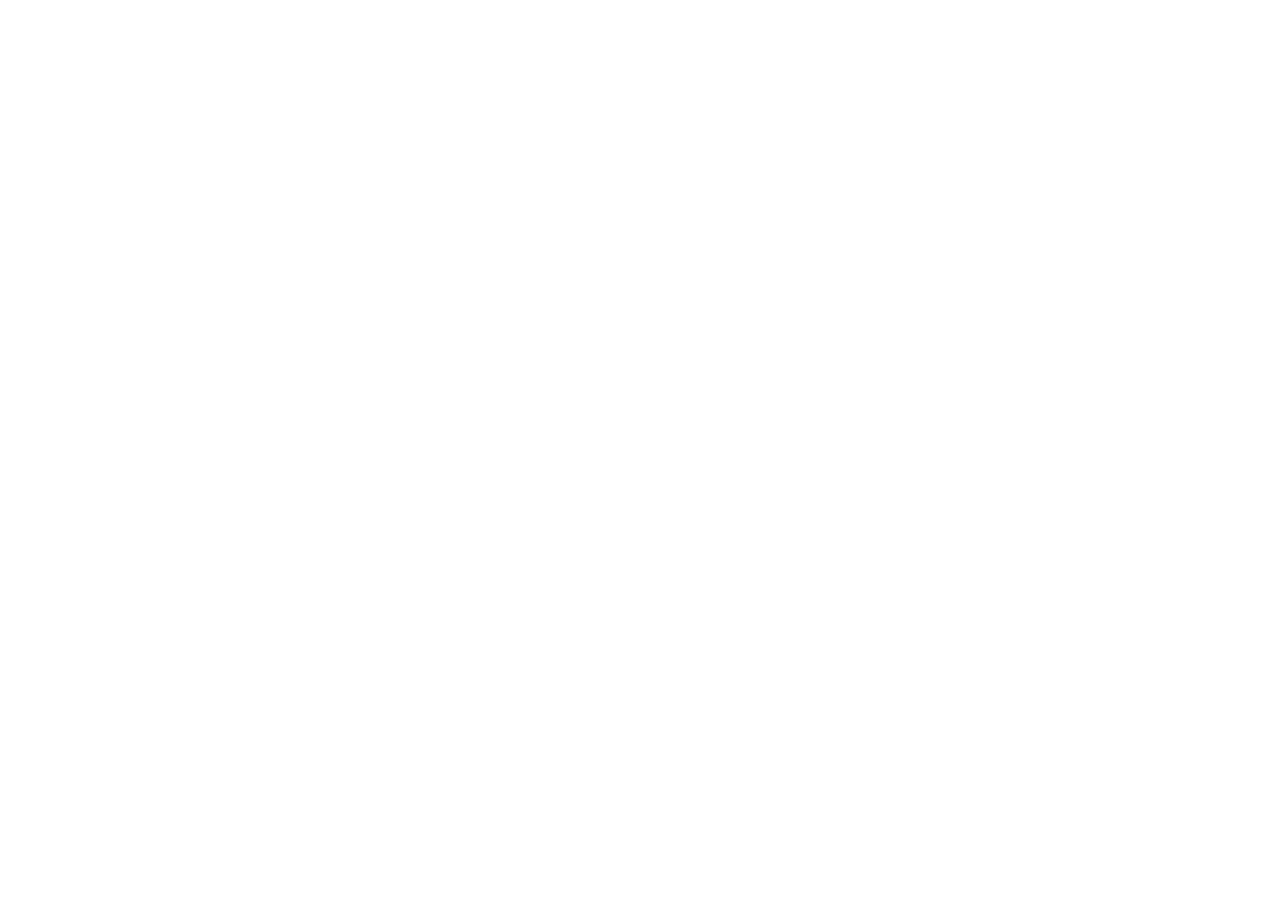
==== about/index.html @ fb4ab548 "added template for about component" ====
<!DOCTYPE html>
<html>
    <head>
        <meta charset='utf-8'>
        <meta http-equiv='X-UA-Compatible' content='IE=edge'>
        <title>Card</title>
        <meta name='viewport' content='width=device-width, initial-scale=1'>
        <link rel='stylesheet' type='text/css' media='screen' href='main.css'>
    </head>
    <body>
        <div class="container container_wrapper">
            <div class="container container_vertical container_fixed">
                <div class="container container_horizontal"></div>
                <div class="container container_horizontal">
                    <div class="about-card">
                        <div class="about-card__header"></div>
                        <div class="about-card__body"></div>
                    </div>
                    <div class="about-card">
                        <div class="about-card__header"></div>
                        <div class="about-card__body"></div>
                    </div>
                    <div class="about-card">
                        <div class="about-card__header"></div>
                        <div class="about-card__body"></div>
                    </div>
                </div>
                <div class="container container_horizontal">
                    <div class="about-card">
                        <div class="about-card__header"></div>
                        <div class="about-card__body"></div>
                    </div>
                    <div class="about-card">
                        <div class="about-card__header"></div>
                        <div class="about-card__body"></div>
                    </div>
                    <div class="about-card">
                        <div class="about-card__header"></div>
                        <div class="about-card__body"></div>
                    </div>
                </div>
            </div>
        </div>
    </body>
</html>
---- about/main.css ----
body {
    display: flex;
	align-items: center;
	min-height: 100vh;
	justify-content: center;
    margin: 0px calc((100vw - 1310px) / 2);
    padding: 0px 15px;
    box-sizing: border-box;
}

.container {
    display: flex;
    flex-direction: row;
    box-sizing: border-box;
}

.container_wrapper {
    margin-bottom: 25px;
    justify-content: center;
    box-sizing: border-box;
}

.about-card {
    box-sizing: border-box;
    position: relative;
    display: flex;
    flex-direction: column;
    justify-content: space-between;
    align-items: center;
    padding: 30px 30px;
}

.about-card__header {
    margin-top: 100px;
    font-family: 'Roboto';
    font-style: normal;
    font-weight: 500;
    font-size: 30px;
    line-height: 34px;
    /* or 113% */

    letter-spacing: -0.02em;

    color: #211A01;
}

.about-card__body {
    font-family: 'Calibri';
    font-style: normal;
    font-weight: 400;
    font-size: 18px;
    line-height: 24px;
    /* or 133% */

    color: #211A01;
}
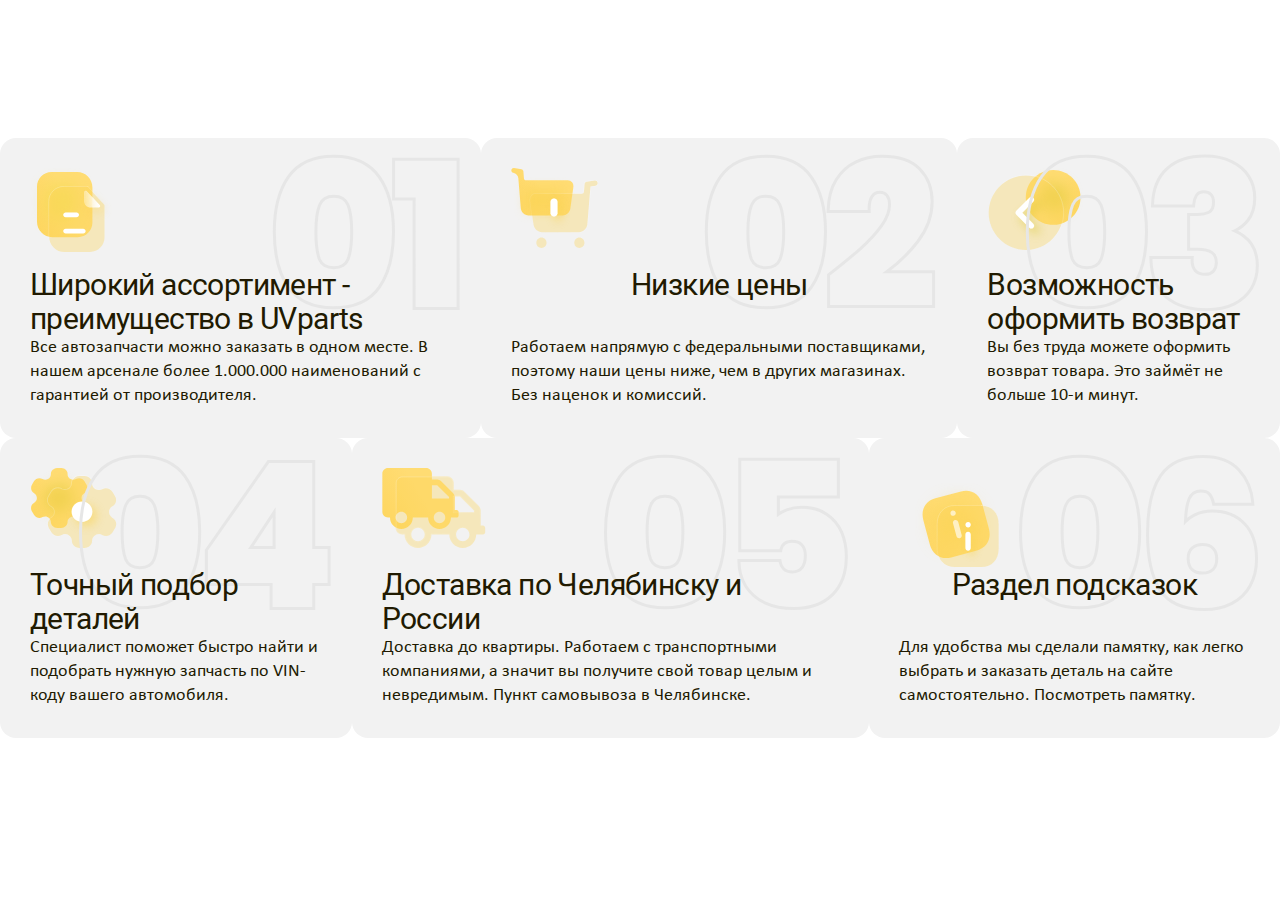
==== commit d47d9926: "added icons and fonts" ====
--- a/about/index.html
+++ b/about/index.html
@@ -13,30 +13,54 @@
                 <div class="container container_horizontal"></div>
                 <div class="container container_horizontal">
                     <div class="about-card">
-                        <div class="about-card__header"></div>
-                        <div class="about-card__body"></div>
+                        <img src="/about/img/Paper.svg" class="about-card__image">
+                        <img src="/about/img/one.svg" class="about-card__number">
+                        <div class="about-card__header">Широкий ассортимент - преимущество в UVparts</div>
+                        <div class="about-card__body">
+                            Все автозапчасти можно заказать в одном месте. В нашем арсенале более 1.000.000 наименований с гарантией от производителя.
+                        </div>
                     </div>
                     <div class="about-card">
-                        <div class="about-card__header"></div>
-                        <div class="about-card__body"></div>
+                        <img src="/about/img/Buy.svg" class="about-card__image">
+                        <img src="/about/img/two.svg" class="about-card__number">
+                        <div class="about-card__header">Низкие цены</div>
+                        <div class="about-card__body">
+                            Работаем напрямую c федеральными поставщиками, поэтому наши цены ниже, чем в других магазинах. Без наценок и комиссий.
+                        </div>
                     </div>
                     <div class="about-card">
-                        <div class="about-card__header"></div>
-                        <div class="about-card__body"></div>
+                        <img src="/about/img/Arrow.svg" class="about-card__image">
+                        <img src="/about/img/three.svg" class="about-card__number">
+                        <div class="about-card__header">Возможность оформить возврат</div>
+                        <div class="about-card__body">
+                            Вы без труда можете оформить возврат товара. Это займёт не больше 10-и минут. 
+                        </div>
                     </div>
                 </div>
                 <div class="container container_horizontal">
                     <div class="about-card">
-                        <div class="about-card__header"></div>
-                        <div class="about-card__body"></div>
+                        <img src="/about/img/Setting.svg" class="about-card__image">
+                        <img src="/about/img/four.svg" class="about-card__number">
+                        <div class="about-card__header">Точный подбор деталей</div>
+                        <div class="about-card__body">
+                            Специалист поможет быстро найти и подобрать нужную запчасть по VIN-коду вашего автомобиля.
+                        </div>
                     </div>
                     <div class="about-card">
-                        <div class="about-card__header"></div>
-                        <div class="about-card__body"></div>
+                        <img src="/about/img/Car.svg" class="about-card__image">
+                        <img src="/about/img/five.svg" class="about-card__number">
+                        <div class="about-card__header">Доставка по Челябинску и России</div>
+                        <div class="about-card__body">
+                            Доставка до квартиры. Работаем с транспортными компаниями, а значит вы получите свой товар целым и невредимым. Пункт самовывоза в Челябинске.
+                        </div>
                     </div>
                     <div class="about-card">
-                        <div class="about-card__header"></div>
-                        <div class="about-card__body"></div>
+                        <img src="/about/img/Info.svg" class="about-card__image">
+                        <img src="/about/img/six.svg" class="about-card__number">
+                        <div class="about-card__header">Раздел подсказок</div>
+                        <div class="about-card__body">
+                            Для удобства мы сделали памятку, как легко выбрать и заказать деталь на сайте самостоятельно. Посмотреть памятку.
+                        </div>
                     </div>
                 </div>
             </div>
--- a/about/main.css
+++ b/about/main.css
@@ -1,3 +1,31 @@
+@font-face {
+    font-family: "Calibri";
+    src: url("fonts/calibri.ttf") format("truetype");
+    font-weight: normal;
+    font-style: normal;
+}
+
+@font-face {
+    font-family: "Calibri";
+    src: url("fonts/calibri_bold.ttf") format("truetype");
+    font-weight: bold;
+    font-style: normal;
+}
+
+@font-face {
+    font-family: "Roboto";
+    src: url("fonts/Roboto-Regular.ttf") format("truetype");
+    font-weight: normal;
+    font-style: normal;
+}
+
+@font-face {
+    font-family: "Roboto";
+    src: url("fonts/Roboto-Bold.ttf") format("truetype");
+    font-weight: bold;
+    font-style: normal;
+}
+
 body {
     display: flex;
 	align-items: center;
@@ -14,6 +42,15 @@
     box-sizing: border-box;
 }
 
+.container_vertical {
+    flex-direction: column;
+    justify-content: space-between;
+}
+
+.container_horizontal {
+    justify-content: space-between;
+}
+
 .container_wrapper {
     margin-bottom: 25px;
     justify-content: center;
@@ -28,6 +65,22 @@
     justify-content: space-between;
     align-items: center;
     padding: 30px 30px;
+    background: #F2F2F2;
+    border-radius: 16px;
+}
+
+.about-card__image {
+    position: absolute;
+    top: 30px;
+    left: 30px;
+    z-index: 1;
+}
+
+.about-card__number {
+    position: absolute;
+    top: 16px;
+    right: 21px;
+    z-index: 1;
 }
 
 .about-card__header {
@@ -42,6 +95,8 @@
     letter-spacing: -0.02em;
 
     color: #211A01;
+
+    z-index: 2;
 }
 
 .about-card__body {
@@ -53,4 +108,6 @@
     /* or 133% */
 
     color: #211A01;
+
+    z-index: 2;
 }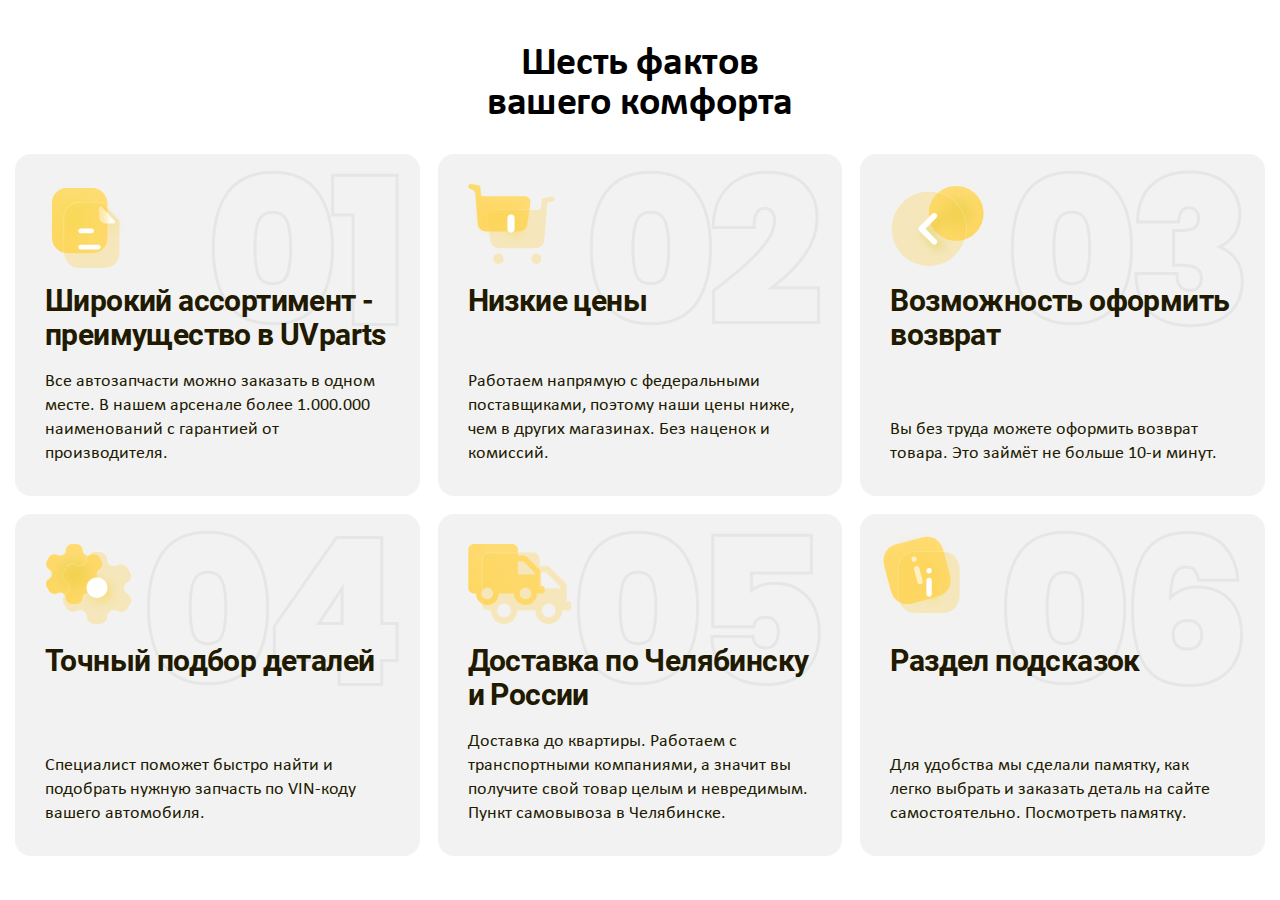
==== commit 50693ddb: "making design" ====
--- a/about/index.html
+++ b/about/index.html
@@ -8,10 +8,10 @@
         <link rel='stylesheet' type='text/css' media='screen' href='main.css'>
     </head>
     <body>
-        <div class="container container_wrapper">
+        <div class="container container_vertical container_wrapper">
+            <div class="container container_horizontal container__header">Шесть фактов <br/> вашего комфорта</div>
             <div class="container container_vertical container_fixed">
-                <div class="container container_horizontal"></div>
-                <div class="container container_horizontal">
+                <div class="container container_horizontal container_horizontal_margined">
                     <div class="about-card">
                         <img src="/about/img/Paper.svg" class="about-card__image">
                         <img src="/about/img/one.svg" class="about-card__number">
@@ -28,6 +28,16 @@
                             Работаем напрямую c федеральными поставщиками, поэтому наши цены ниже, чем в других магазинах. Без наценок и комиссий.
                         </div>
                     </div>
+                    <div class="about-card about-card_invisible">
+                        <img src="/about/img/Arrow.svg" class="about-card__image">
+                        <img src="/about/img/three.svg" class="about-card__number">
+                        <div class="about-card__header">Возможность оформить возврат</div>
+                        <div class="about-card__body">
+                            Вы без труда можете оформить возврат товара. Это займёт не больше 10-и минут. 
+                        </div>
+                    </div>
+                </div>
+                <div class="container container_horizontal container_horizontal_margined container_invisible">
                     <div class="about-card">
                         <img src="/about/img/Arrow.svg" class="about-card__image">
                         <img src="/about/img/three.svg" class="about-card__number">
@@ -36,9 +46,17 @@
                             Вы без труда можете оформить возврат товара. Это займёт не больше 10-и минут. 
                         </div>
                     </div>
+                    <div class="about-card">
+                        <img src="/about/img/Setting.svg" class="about-card__image">
+                        <img src="/about/img/four.svg" class="about-card__number">
+                        <div class="about-card__header">Точный подбор деталей</div>
+                        <div class="about-card__body">
+                            Специалист поможет быстро найти и подобрать нужную запчасть по VIN-коду вашего автомобиля.
+                        </div>
+                    </div>
                 </div>
                 <div class="container container_horizontal">
-                    <div class="about-card">
+                    <div class="about-card about-card_invisible">
                         <img src="/about/img/Setting.svg" class="about-card__image">
                         <img src="/about/img/four.svg" class="about-card__number">
                         <div class="about-card__header">Точный подбор деталей</div>
@@ -55,7 +73,7 @@
                         </div>
                     </div>
                     <div class="about-card">
-                        <img src="/about/img/Info.svg" class="about-card__image">
+                        <img src="/about/img/Info.svg" class="about-card__image about-card__image_moved">
                         <img src="/about/img/six.svg" class="about-card__number">
                         <div class="about-card__header">Раздел подсказок</div>
                         <div class="about-card__body">
--- a/about/main.css
+++ b/about/main.css
@@ -31,8 +31,8 @@
 	align-items: center;
 	min-height: 100vh;
 	justify-content: center;
-    margin: 0px calc((100vw - 1310px) / 2);
-    padding: 0px 15px;
+    margin: 0px calc((100vw - 1280px) / 2);
+    /* padding: 0px 15px; */
     box-sizing: border-box;
 }
 
@@ -51,22 +51,65 @@
     justify-content: space-between;
 }
 
+.container_horizontal_margined {
+    margin-bottom: 18px;
+}
+
+.container_horizontal_to_vertical {
+    flex-direction: row;
+}
+
 .container_wrapper {
-    margin-bottom: 25px;
+    margin: 40px 0px;
+    padding: 0px 15px;
     justify-content: center;
     box-sizing: border-box;
 }
 
+.container_fixed {
+    box-sizing: border-box;
+    justify-content: space-between;
+    width: 1250px;
+    flex: 1;
+}
+
+.container_invisible {
+    display: none;
+}
+
+.container__header {
+    font-family: 'Calibri';
+    font-style: normal;
+    font-weight: 700;
+    font-size: 40px;
+    line-height: 40px;
+    /* or 100% */
+
+    text-align: center;
+    letter-spacing: -0.01em;
+
+    color: #000000;
+
+    justify-content: center;
+    margin-bottom: 30px;
+}
+
 .about-card {
     box-sizing: border-box;
     position: relative;
     display: flex;
     flex-direction: column;
     justify-content: space-between;
-    align-items: center;
     padding: 30px 30px;
     background: #F2F2F2;
     border-radius: 16px;
+
+    max-height: 342px;
+    max-width: 404px;
+}
+
+.about-card_invisible {
+    display: flex;
 }
 
 .about-card__image {
@@ -76,6 +119,11 @@
     z-index: 1;
 }
 
+.about-card__image_moved {
+    top: 0;
+    left: 0;
+}
+
 .about-card__number {
     position: absolute;
     top: 16px;
@@ -84,13 +132,15 @@
 }
 
 .about-card__header {
-    margin-top: 100px;
+    margin: 100px 0px 10px;
     font-family: 'Roboto';
     font-style: normal;
-    font-weight: 500;
+    font-weight: bold;
     font-size: 30px;
     line-height: 34px;
     /* or 113% */
+
+    min-height: 76px;
 
     letter-spacing: -0.02em;
 
@@ -110,4 +160,55 @@
     color: #211A01;
 
     z-index: 2;
+}
+
+@media (max-width: 1280px) {
+	body {
+        margin: 0;
+    }
+    .container_fixed {
+        width: calc(100vw - 30px);
+    }
+    .about-card {
+        max-width: calc((100vw - 66px) / 3);
+        max-height: 450px;
+    }
+}
+
+@media (max-width: 960px) {
+    .container_fixed {
+        width: calc(100vw - 30px);
+    }
+    .container_invisible {
+        display: flex;
+    }
+    .about-card {
+        max-width: calc((100vw - 50px) / 2);
+    }
+    .about-card__header {
+        font-size: 25px;
+    }
+    .about-card_invisible {
+        display: none;
+    }
+}
+
+@media (max-width: 600px) {
+    .container_wrapper, .container_fixed {
+        overflow: hidden;
+    }
+    .container_fixed {
+        width: calc((100vw - 60px) * 6 + 75px);
+        flex-direction: row;
+        justify-content: unset;
+    }
+    .container_invisible {
+        display: none;
+    }
+    .about-card {
+        max-width: calc(100vw - 60px);
+    }
+    .about-card_invisible {
+        display: flex;
+    }
 }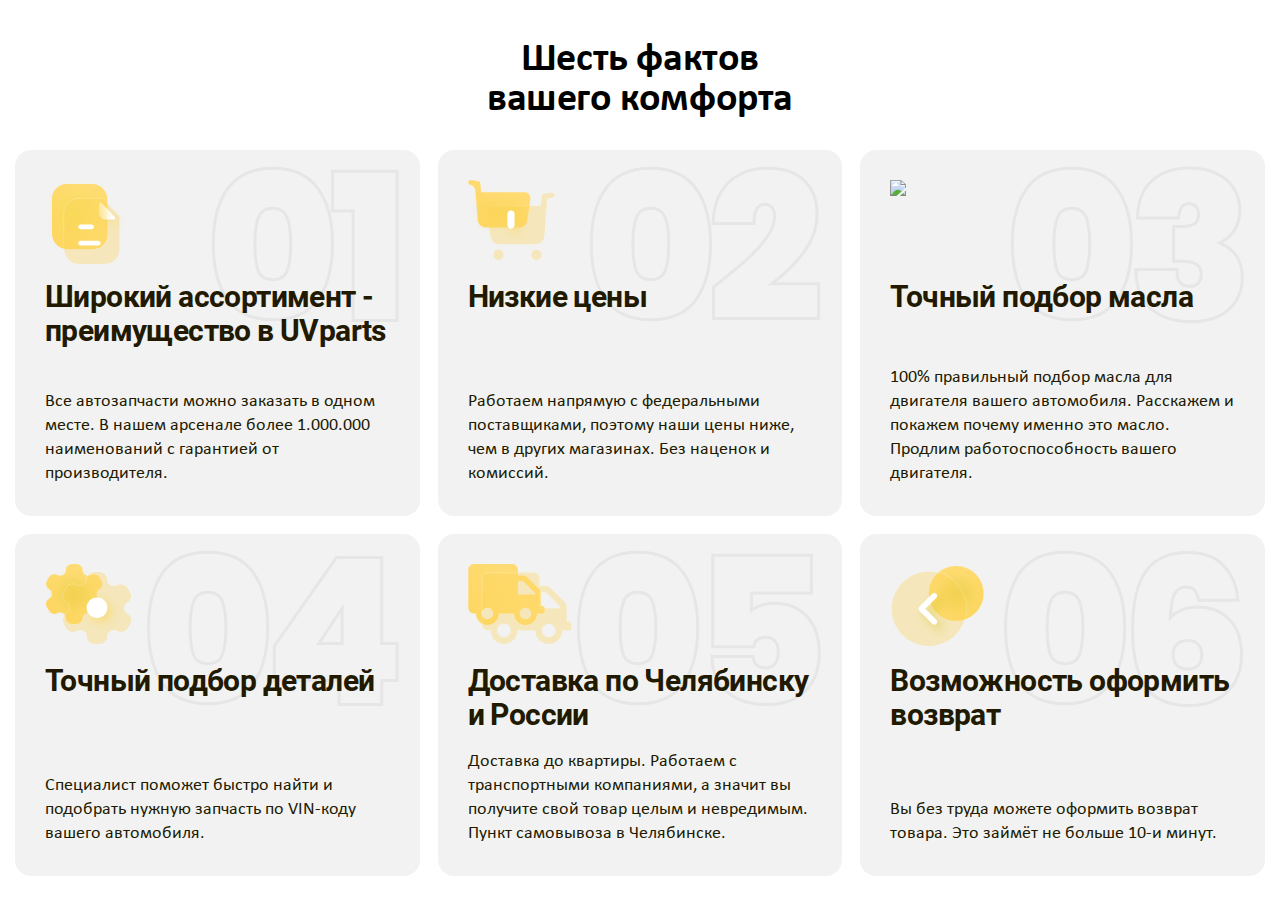
==== commit a36a81da: "fix styles" ====
--- a/about/index.html
+++ b/about/index.html
@@ -10,8 +10,8 @@
     <body>
         <div class="container container_vertical container_wrapper">
             <div class="container container_horizontal container__header">Шесть фактов <br/> вашего комфорта</div>
-            <div class="container container_vertical container_fixed">
-                <div class="container container_horizontal container_horizontal_margined">
+            <div class="container container_vertical container_fixed" id="container-fixed">
+                <div class="container container_horizontal container_horizontal_margined container_swipeble">
                     <div class="about-card">
                         <img src="/about/img/Paper.svg" class="about-card__image">
                         <img src="/about/img/one.svg" class="about-card__number">
@@ -29,21 +29,21 @@
                         </div>
                     </div>
                     <div class="about-card about-card_invisible">
-                        <img src="/about/img/Arrow.svg" class="about-card__image">
+                        <img src="/about/img/Oil.svg" class="about-card__image">
                         <img src="/about/img/three.svg" class="about-card__number">
-                        <div class="about-card__header">Возможность оформить возврат</div>
+                        <div class="about-card__header">Точный подбор масла</div>
                         <div class="about-card__body">
-                            Вы без труда можете оформить возврат товара. Это займёт не больше 10-и минут. 
+                            100% правильный подбор масла для двигателя вашего автомобиля. Расскажем и покажем почему именно это масло. Продлим работоспособность вашего двигателя.
                         </div>
                     </div>
                 </div>
                 <div class="container container_horizontal container_horizontal_margined container_invisible">
                     <div class="about-card">
-                        <img src="/about/img/Arrow.svg" class="about-card__image">
+                        <img src="/about/img/Oil.svg" class="about-card__image">
                         <img src="/about/img/three.svg" class="about-card__number">
-                        <div class="about-card__header">Возможность оформить возврат</div>
+                        <div class="about-card__header">Точный подбор масла</div>
                         <div class="about-card__body">
-                            Вы без труда можете оформить возврат товара. Это займёт не больше 10-и минут. 
+                            100% правильный подбор масла для двигателя вашего автомобиля. Расскажем и покажем почему именно это масло. Продлим работоспособность вашего двигателя.
                         </div>
                     </div>
                     <div class="about-card">
@@ -55,7 +55,7 @@
                         </div>
                     </div>
                 </div>
-                <div class="container container_horizontal">
+                <div class="container container_horizontal container_swipeble">
                     <div class="about-card about-card_invisible">
                         <img src="/about/img/Setting.svg" class="about-card__image">
                         <img src="/about/img/four.svg" class="about-card__number">
@@ -73,15 +73,16 @@
                         </div>
                     </div>
                     <div class="about-card">
-                        <img src="/about/img/Info.svg" class="about-card__image about-card__image_moved">
+                        <img src="/about/img/Arrow.svg" class="about-card__image">
                         <img src="/about/img/six.svg" class="about-card__number">
-                        <div class="about-card__header">Раздел подсказок</div>
+                        <div class="about-card__header">Возможность оформить возврат</div>
                         <div class="about-card__body">
-                            Для удобства мы сделали памятку, как легко выбрать и заказать деталь на сайте самостоятельно. Посмотреть памятку.
+                            Вы без труда можете оформить возврат товара. Это займёт не больше 10-и минут. 
                         </div>
                     </div>
                 </div>
             </div>
         </div>
+        <script src="/about/script.js"></script>
     </body>
 </html>--- a/about/main.css
+++ b/about/main.css
@@ -55,20 +55,18 @@
     margin-bottom: 18px;
 }
 
-.container_horizontal_to_vertical {
-    flex-direction: row;
-}
-
 .container_wrapper {
     margin: 40px 0px;
     padding: 0px 15px;
     justify-content: center;
     box-sizing: border-box;
+    width: 100%;
 }
 
 .container_fixed {
     box-sizing: border-box;
     justify-content: space-between;
+    position: relative;
     width: 1250px;
     flex: 1;
 }
@@ -167,23 +165,23 @@
         margin: 0;
     }
     .container_fixed {
-        width: calc(100vw - 30px);
+        width: 100%;
     }
     .about-card {
-        max-width: calc((100vw - 66px) / 3);
+        max-width: calc((100% - 36px) / 3);
         max-height: 450px;
     }
 }
 
 @media (max-width: 960px) {
     .container_fixed {
-        width: calc(100vw - 30px);
+        width: calc(100%);
     }
     .container_invisible {
         display: flex;
     }
     .about-card {
-        max-width: calc((100vw - 50px) / 2);
+        max-width: calc((100% - 20px) / 2);
     }
     .about-card__header {
         font-size: 25px;
@@ -198,17 +196,24 @@
         overflow: hidden;
     }
     .container_fixed {
-        width: calc((100vw - 60px) * 6 + 75px);
+        width: calc((100% - 30px) * 6 + 90px);
         flex-direction: row;
         justify-content: unset;
     }
+    .container_swipeble {
+        width: 50%;
+        padding-left: 15px;
+    }
+    .about-card {
+        max-width: calc((100% - 45px) / 3);
+    }
     .container_invisible {
         display: none;
     }
-    .about-card {
-        max-width: calc(100vw - 60px);
-    }
     .about-card_invisible {
         display: flex;
     }
-}+    .container_horizontal_margined {
+        margin: 0;
+    }
+}
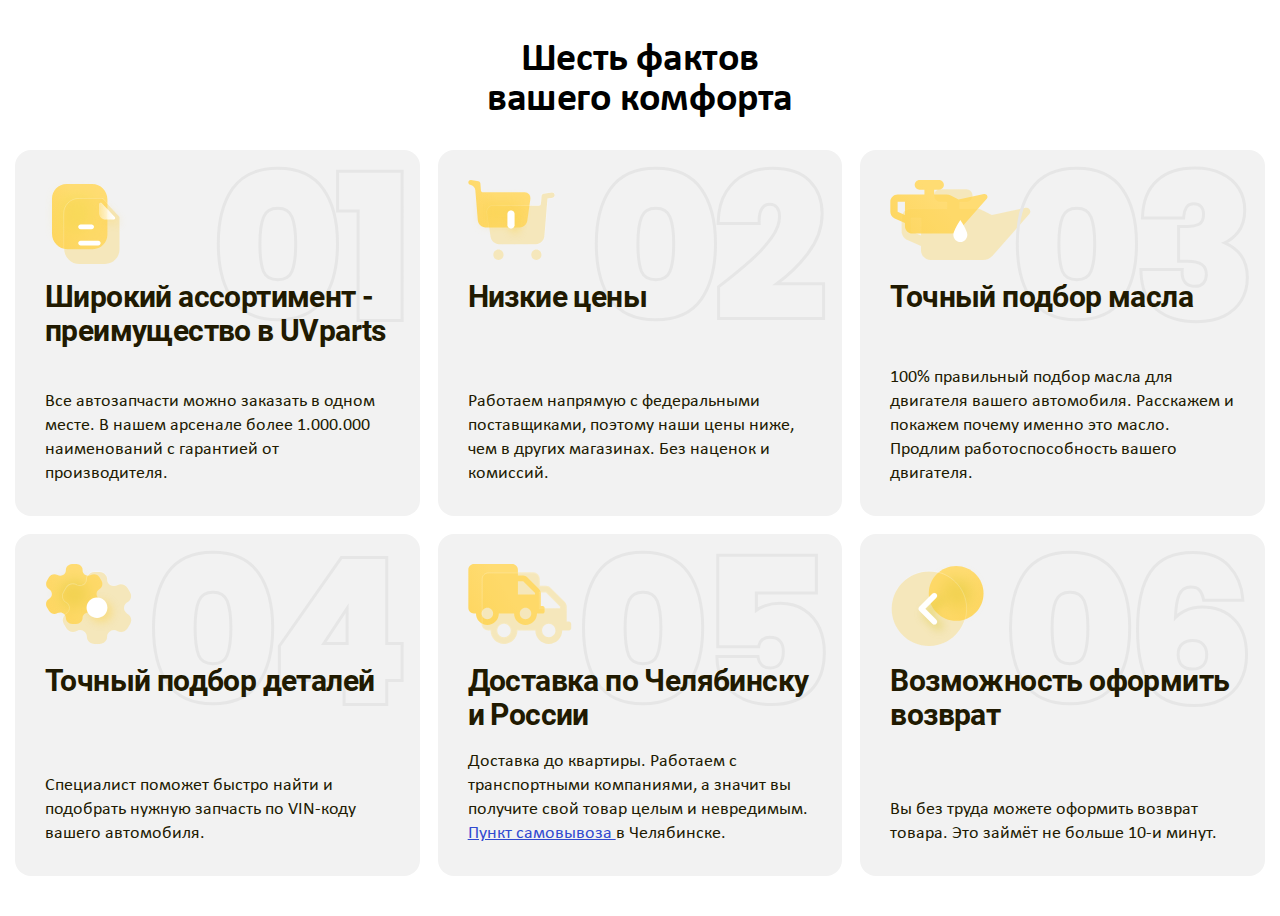
==== commit 320fdf15: "update about block" ====
--- a/about/index.html
+++ b/about/index.html
@@ -1,23 +1,28 @@
 <!DOCTYPE html>
 <html>
-    <head>
-        <meta charset='utf-8'>
-        <meta http-equiv='X-UA-Compatible' content='IE=edge'>
-        <title>Card</title>
-        <meta name='viewport' content='width=device-width, initial-scale=1'>
-        <link rel='stylesheet' type='text/css' media='screen' href='main.css'>
-    </head>
-    <body>
-        <div class="container container_vertical container_wrapper">
-            <div class="container container_horizontal container__header">Шесть фактов <br/> вашего комфорта</div>
-            <div class="container container_vertical container_fixed" id="container-fixed">
-                <div class="container container_horizontal container_horizontal_margined container_swipeble">
+
+<head>
+    <meta charset='utf-8'>
+    <meta http-equiv='X-UA-Compatible' content='IE=edge'>
+    <title>About</title>
+    <meta name='viewport' content='width=device-width, initial-scale=1'>
+    <link rel='stylesheet' type='text/css' media='screen' href='/index.css'>
+    <link rel='stylesheet' type='text/css' media='screen' href='/about/dev.css'>
+</head>
+
+<body>
+    <div class="container container_vertical about--container_wrapper">
+        <div class="container container_horizontal container__header">Шесть фактов <br /> вашего комфорта</div>
+        <div class="container about--container_fixed" id="container-fixed">
+            <div class="container container_vertical about--swipe-wrapper" id="about--swipe-wrapper">
+                <div class="container container_horizontal about--container_horizontal_margined about--container_swipeble">
                     <div class="about-card">
                         <img src="/about/img/Paper.svg" class="about-card__image">
                         <img src="/about/img/one.svg" class="about-card__number">
                         <div class="about-card__header">Широкий ассортимент - преимущество в UVparts</div>
                         <div class="about-card__body">
-                            Все автозапчасти можно заказать в одном месте. В нашем арсенале более 1.000.000 наименований с гарантией от производителя.
+                            Все автозапчасти можно заказать в одном месте. В нашем арсенале более 1.000.000 наименований
+                            с гарантией от производителя.
                         </div>
                     </div>
                     <div class="about-card">
@@ -25,7 +30,8 @@
                         <img src="/about/img/two.svg" class="about-card__number">
                         <div class="about-card__header">Низкие цены</div>
                         <div class="about-card__body">
-                            Работаем напрямую c федеральными поставщиками, поэтому наши цены ниже, чем в других магазинах. Без наценок и комиссий.
+                            Работаем напрямую c федеральными поставщиками, поэтому наши цены ниже, чем в других
+                            магазинах. Без наценок и комиссий.
                         </div>
                     </div>
                     <div class="about-card about-card_invisible">
@@ -33,17 +39,19 @@
                         <img src="/about/img/three.svg" class="about-card__number">
                         <div class="about-card__header">Точный подбор масла</div>
                         <div class="about-card__body">
-                            100% правильный подбор масла для двигателя вашего автомобиля. Расскажем и покажем почему именно это масло. Продлим работоспособность вашего двигателя.
+                            100% правильный подбор масла для двигателя вашего автомобиля. Расскажем и покажем почему
+                            именно это масло. Продлим работоспособность вашего двигателя.
                         </div>
                     </div>
                 </div>
-                <div class="container container_horizontal container_horizontal_margined container_invisible">
+                <div class="container container_horizontal about--container_horizontal_margined about--container_invisible">
                     <div class="about-card">
                         <img src="/about/img/Oil.svg" class="about-card__image">
                         <img src="/about/img/three.svg" class="about-card__number">
                         <div class="about-card__header">Точный подбор масла</div>
                         <div class="about-card__body">
-                            100% правильный подбор масла для двигателя вашего автомобиля. Расскажем и покажем почему именно это масло. Продлим работоспособность вашего двигателя.
+                            100% правильный подбор масла для двигателя вашего автомобиля. Расскажем и покажем почему
+                            именно это масло. Продлим работоспособность вашего двигателя.
                         </div>
                     </div>
                     <div class="about-card">
@@ -55,7 +63,7 @@
                         </div>
                     </div>
                 </div>
-                <div class="container container_horizontal container_swipeble">
+                <div class="container container_horizontal about--container_swipeble">
                     <div class="about-card about-card_invisible">
                         <img src="/about/img/Setting.svg" class="about-card__image">
                         <img src="/about/img/four.svg" class="about-card__number">
@@ -69,7 +77,11 @@
                         <img src="/about/img/five.svg" class="about-card__number">
                         <div class="about-card__header">Доставка по Челябинску и России</div>
                         <div class="about-card__body">
-                            Доставка до квартиры. Работаем с транспортными компаниями, а значит вы получите свой товар целым и невредимым. Пункт самовывоза в Челябинске.
+                            Доставка до квартиры. Работаем с транспортными компаниями, а значит вы получите свой товар
+                            целым и невредимым. 
+                            <a class="about-card__link" href="https://2gis.ru/chelyabinsk/geo/2111697980495401?m=61.412399%2C55.149243%2F16" target="_blank" rel="nofollow noopener noreferrer">
+                                Пункт самовывоза
+                            </a> в Челябинске.
                         </div>
                     </div>
                     <div class="about-card">
@@ -77,12 +89,25 @@
                         <img src="/about/img/six.svg" class="about-card__number">
                         <div class="about-card__header">Возможность оформить возврат</div>
                         <div class="about-card__body">
-                            Вы без труда можете оформить возврат товара. Это займёт не больше 10-и минут. 
+                            Вы без труда можете оформить возврат товара. Это займёт не больше 10-и минут.
                         </div>
                     </div>
                 </div>
             </div>
         </div>
-        <script src="/about/script.js"></script>
-    </body>
+        <div class="container container_horizontal container_centred">
+            <div class="container container_horizontal swipe-buttons" id="about-swipe-buttons">
+                <span class="swipe-buttons__button swipe-buttons__button_active" data-position="about-0" data-number="0"></span>
+                <span class="swipe-buttons__button" data-position="about-1" data-number="1"></span>
+                <span class="swipe-buttons__button" data-position="about-2" data-number="2"></span>
+                <span class="swipe-buttons__button" data-position="about-3" data-number="3"></span>
+                <span class="swipe-buttons__button" data-position="about-4" data-number="4"></span>
+                <span class="swipe-buttons__button" data-position="about-5" data-number="5"></span>
+            </div>
+        </div>
+    </div>
+    <script src="/swipe.js"></script>
+    <script src="/about/dev.js" type="module"></script>
+</body>
+
 </html>--- a/index.css
+++ b/index.css
@@ -0,0 +1,72 @@
+@font-face {
+    font-family: "Calibri";
+    src: url("/fonts/Calibri.ttf") format("truetype");
+    font-weight: normal;
+    font-style: normal;
+}
+
+@font-face {
+    font-family: "Calibri";
+    src: url("/fonts/Calibri-Bold.ttf") format("truetype");
+    font-weight: bold;
+    font-style: normal;
+}
+
+@font-face {
+    font-family: "Roboto";
+    src: url("/fonts/Roboto-Regular.ttf") format("truetype");
+    font-weight: normal;
+    font-style: normal;
+}
+
+@font-face {
+    font-family: "Roboto";
+    src: url("/fonts/Roboto-Bold.ttf") format("truetype");
+    font-weight: bold;
+    font-style: normal;
+}
+
+.container {
+    display: flex;
+    flex-direction: row;
+    box-sizing: border-box;
+}
+
+.container_vertical {
+    flex-direction: column;
+    justify-content: space-between;
+    flex: 1;
+}
+
+.container_horizontal {
+    justify-content: space-between;
+}
+
+.container_centred {
+    justify-content: center;
+}
+
+.swipe-buttons {
+    display: none;
+    margin-top: 20px;
+}
+
+.swipe-buttons__button {
+    width: 8px;
+    height: 8px;
+    margin-right: 6px;
+    border-radius: 50%;
+    cursor: pointer;
+    transition: .5s;
+
+    background: #D8D8D8;
+}
+
+.swipe-buttons__button:last-child {
+    margin-right: 0;
+}
+
+.swipe-buttons__button_active {
+    background: #FDDC6E;
+    cursor: auto;
+}--- a/about/dev.css
+++ b/about/dev.css
@@ -0,0 +1,191 @@
+body {
+    display: flex;
+	align-items: center;
+	min-height: 100vh;
+	justify-content: center;
+    margin: 0px calc((100vw - 1280px) / 2);
+    padding: 0;
+    box-sizing: border-box;
+}
+
+.about--container_wrapper {
+    margin: 40px 0px;
+    justify-content: center;
+    box-sizing: border-box;
+    width: 100%;
+}
+
+.about--container_fixed {
+    box-sizing: border-box;
+    position: relative;
+    width: 1250px;
+    flex: 1;
+}
+
+.about--container_horizontal_margined {
+    margin-bottom: 18px;
+}
+
+.about--container_invisible {
+    display: none;
+}
+
+.about--swipe-wrapper {
+    box-sizing: border-box;
+    position: relative;
+    justify-content: space-between;
+    position: relative;
+    transition: .5s;
+    width: 100%;
+}
+
+.container__header {
+    font-family: 'Calibri';
+    font-style: normal;
+    font-weight: 700;
+    font-size: 40px;
+    line-height: 40px;
+    /* or 100% */
+
+    text-align: center;
+    letter-spacing: -0.01em;
+
+    color: #000000;
+
+    justify-content: center;
+    margin-bottom: 30px;
+}
+
+.about-card {
+    box-sizing: border-box;
+    position: relative;
+    display: flex;
+    flex-direction: column;
+    justify-content: space-between;
+    padding: 30px 30px;
+    background: #F2F2F2;
+    border-radius: 16px;
+
+    max-height: 342px;
+    max-width: 404px;
+}
+
+.about-card_invisible {
+    display: flex;
+}
+
+.about-card__image {
+    position: absolute;
+    top: 30px;
+    left: 30px;
+    z-index: 1;
+}
+
+.about-card__image_moved {
+    top: 0;
+    left: 0;
+}
+
+.about-card__number {
+    position: absolute;
+    top: 16px;
+    right: 16px;
+    z-index: 1;
+}
+
+.about-card__header {
+    margin: 100px 0px 10px;
+    font-family: 'Roboto';
+    font-style: normal;
+    font-weight: bold;
+    font-size: 30px;
+    line-height: 34px;
+    /* or 113% */
+
+    min-height: 76px;
+
+    letter-spacing: -0.02em;
+
+    color: #211A01;
+
+    z-index: 2;
+}
+
+.about-card__body {
+    font-family: 'Calibri';
+    font-style: normal;
+    font-weight: 400;
+    font-size: 18px;
+    line-height: 24px;
+    /* or 133% */
+
+    color: #211A01;
+
+    z-index: 2;
+}
+
+.about-card__link {
+    color: #314AD0;
+    text-decoration: underline;
+    cursor: pointer;
+}
+
+@media (max-width: 1280px) {
+	body {
+        margin: 0;
+        padding: 0px 15px;
+    }
+    .about--container_fixed {
+        width: 100%;
+    }
+    .about-card {
+        max-width: calc((100% - 36px) / 3);
+        max-height: 450px;
+    }
+}
+
+@media (max-width: 960px) {
+    .about--container_invisible {
+        display: flex;
+    }
+    .about-card {
+        max-width: calc((100% - 20px) / 2);
+    }
+    .about-card__header {
+        font-size: 25px;
+    }
+    .about-card_invisible {
+        display: none;
+    }
+}
+
+@media (max-width: 600px) {
+    .about--container_wrapper, .about--container_fixed, .about--swipe-wrapper {
+        overflow: hidden;
+    }
+    .about--container_fixed {
+        width: calc((100%) * 6 + 75px);
+    }
+    .about--swipe-wrapper {
+        flex-direction: row;
+        justify-content: space-between;
+    }
+    .about--container_swipeble {
+        width: calc(50% - 7.5px);
+    }
+    .swipe-buttons {
+        display: flex;
+    }
+    .about-card {
+        max-width: calc((100% - 30px) / 3);
+    }
+    .about--container_invisible {
+        display: none;
+    }
+    .about-card_invisible {
+        display: flex;
+    }
+    .about--container_horizontal_margined {
+        margin: 0;
+    }
+}
